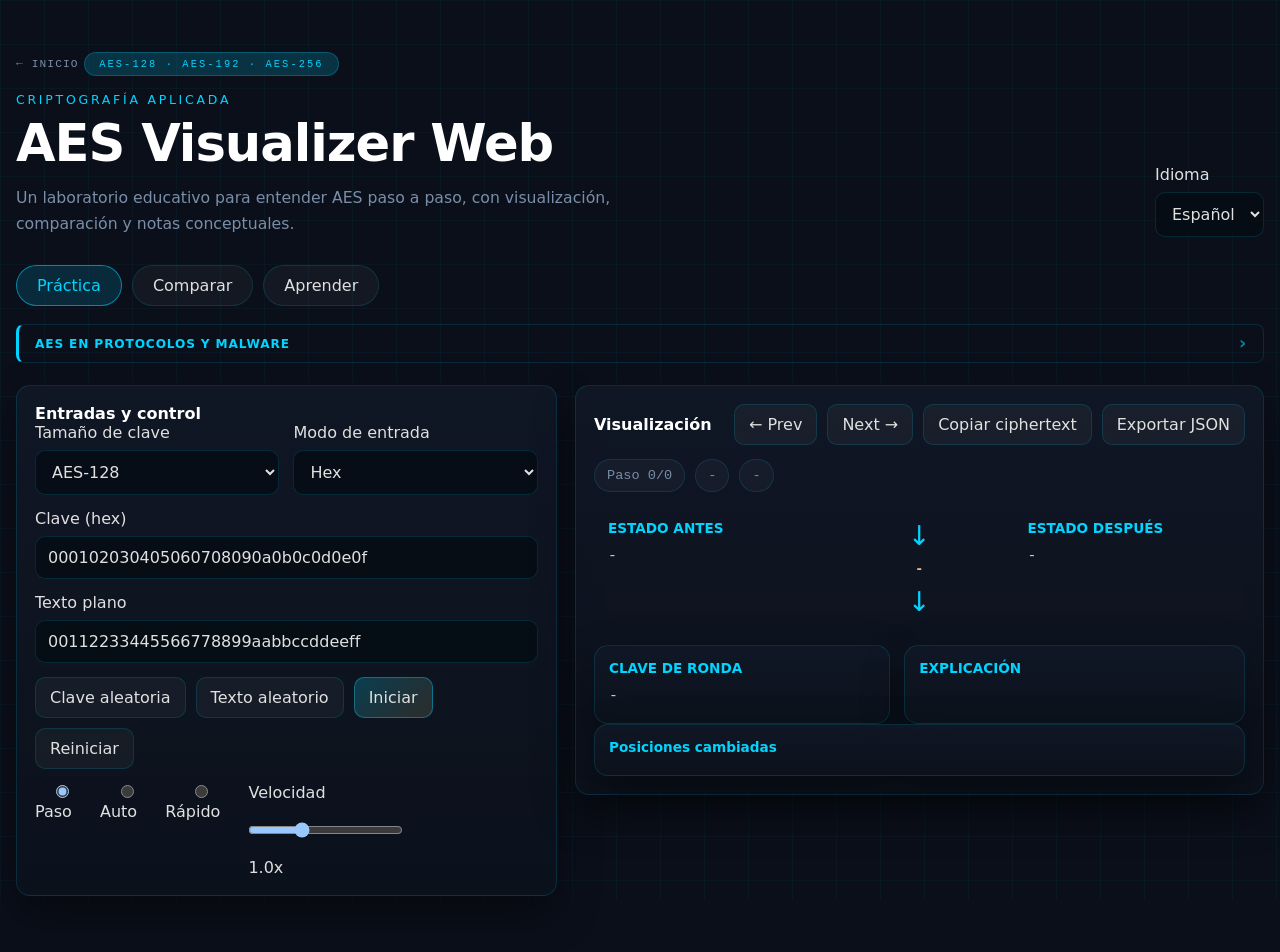
==== web/aes-demo.html @ 9fea6816 "feat: initial release — 4 módulos criptografía interactiva con KaTeX" ====
<!doctype html>
<html lang="es">
  <head>
    <meta charset="utf-8" />
    <meta name="viewport" content="width=device-width, initial-scale=1" />
    <title>Demo Lab — AES Visualizer</title>
    <link rel="stylesheet" href="styles.css" />
    <script defer src="aes-app.js"></script>
    <script defer src="aes-tabs.js"></script>
    <script defer src="aes-enhancements.js"></script>
    <script defer src="i18n.js"></script>
</head>
  <body>

    <div class="bg-grid" aria-hidden="true"></div>

    <div class="page-shell">

      <header class="hero">
        <div>
          <a href="index.html" class="section-back">← Inicio</a>
          <div class="hero-badge" id="heroBadge">AES-128 · AES-192 · AES-256</div>
          <p class="eyebrow" id="eyebrow">Cifrado simétrico por bloques</p>
          <h1 id="title">Demo Lab</h1>
          <p class="hero-copy" id="heroCopy">
            Ejecutá AES paso a paso. Observá el estado interno en cada transformación
            y comparás ejecuciones para estudiar el efecto avalancha.
          </p>
        </div>
        <div class="hero-tools">
          <label class="lang-switch">
            <span id="langLabel">Idioma</span>
            <select id="langSelect">
              <option value="es">Español</option>
              <option value="en">English</option>
            </select>
          </label>
        </div>
      </header>

      <main class="layout">

        <nav class="tabs" aria-label="Secciones principales">
          <button type="button" class="tab-btn active" data-tab="studio" id="tabStudio">Práctica</button>
          <button type="button" class="tab-btn" data-tab="compare" id="tabCompare">Comparar</button>
          <button type="button" class="tab-btn" data-tab="learn" id="tabLearn">Aprender</button>
        </nav>

        <!-- ── Callout técnico AES ── -->
        <details class="op-callout" style="--op-accent:var(--accent)">
          <summary>AES en protocolos y malware</summary>
          <div class="op-callout-body">
            <ul class="op-callout-list">
              <li><strong>TLS 1.3:</strong> <code>TLS_AES_256_GCM_SHA384</code> — AES-256 en modo GCM, nonce de 96 bits, tag GHASH de 128 bits. La cipher suite negociada aparece en el handshake que analizás en Wireshark o JA3.</li>
              <li><strong>Ransomware moderno:</strong> LockBit 3.0, BlackCat/ALPHV y la mayoría usan AES-128-CBC o AES-256-GCM para cifrar archivos. La clave AES se cifra con RSA/ECDH (hybrid encryption) — por eso el descifrado requiere la clave privada del atacante.</li>
              <li><strong>DFIR / análisis de memoria:</strong> si el malware no limpia la clave AES del heap antes de terminar, es recuperable con Volatility (<code>vol malfind</code> + búsqueda de patrones AES-NI). El Key Schedule expandido tiene una firma reconocible de 176/208/240 bytes.</li>
              <li><strong>Cifrado de disco:</strong> BitLocker (AES-128/256-XTS), LUKS (AES-256-XTS), FileVault. En triage DFIR, el header del volumen identifica el algoritmo y el modo.</li>
            </ul>
            <a class="op-callout-link" href="https://xavimape.github.io/clase-criptografia/cases/case-04-ransomware-activity/index.html" target="_blank" rel="noopener">
              → Caso SOC 04: Ransomware Activity
            </a>
          </div>
        </details>

        <!-- ── PRÁCTICA ── -->
        <section class="card controls" data-panel="studio">
          <h2 id="controlsTitle">Entradas y control</h2>
          <div class="field-grid">
            <label>
              <span id="keySizeLabel">Tamaño de clave</span>
              <select id="keySize">
                <option value="128">AES-128</option>
                <option value="192">AES-192</option>
                <option value="256">AES-256</option>
              </select>
            </label>
            <label>
              <span id="inputModeLabel">Modo de entrada</span>
              <select id="inputMode">
                <option value="hex">Hex</option>
                <option value="text">Texto</option>
              </select>
            </label>
            <label class="span-2">
              <span id="keyLabel">Clave (hex)</span>
              <input id="keyInput" type="text" spellcheck="false" />
            </label>
            <label class="span-2">
              <span id="plaintextLabel">Texto plano</span>
              <input id="plaintextInput" type="text" spellcheck="false" />
            </label>
          </div>
          <div class="button-row">
            <button id="randomKeyBtn" type="button">Clave aleatoria</button>
            <button id="randomPlainBtn" type="button">Texto aleatorio</button>
            <button id="startBtn" type="button" class="primary">Iniciar</button>
            <button id="resetBtn" type="button">Reiniciar</button>
          </div>
          <div class="button-row mode-row">
            <label><input type="radio" name="mode" value="step" checked /> <span id="modeStep">Paso</span></label>
            <label><input type="radio" name="mode" value="auto" /> <span id="modeAuto">Auto</span></label>
            <label><input type="radio" name="mode" value="fast" /> <span id="modeFast">Rápido</span></label>
            <label class="speed-control">
              <span id="speedLabel">Velocidad</span>
              <input id="speed" type="range" min="0.2" max="3" step="0.1" value="1" />
              <span id="speedValue">1.0x</span>
            </label>
          </div>
        </section>

        <section class="card viz" data-panel="studio">
          <div class="section-head">
            <h2 id="vizTitle">Visualización</h2>
            <div class="button-row compact">
              <button id="prevBtn" type="button">← Prev</button>
              <button id="nextBtn" type="button">Next →</button>
              <button id="copyBtn" type="button">Copiar ciphertext</button>
              <button id="exportBtn" type="button">Exportar JSON</button>
            </div>
          </div>
          <div class="status-row">
            <div class="status-pill" id="stepCounter">Paso 0/0</div>
            <div class="status-pill" id="roundInfo">-</div>
            <div class="status-pill" id="phaseInfo">-</div>
          </div>
          <div class="matrix-grid">
            <div class="matrix-panel">
              <h3 id="beforeTitle">ESTADO ANTES</h3>
              <pre id="beforeMatrix" class="matrix">-</pre>
            </div>
            <div class="matrix-panel arrow-panel">
              <div class="arrow">↓</div>
              <div class="phase-tag" id="phaseTag">-</div>
              <div class="arrow">↓</div>
            </div>
            <div class="matrix-panel">
              <h3 id="afterTitle">ESTADO DESPUÉS</h3>
              <pre id="afterMatrix" class="matrix">-</pre>
            </div>
          </div>
          <div class="subgrid">
            <article class="mini-card">
              <h3 id="roundKeyTitle">CLAVE DE RONDA</h3>
              <pre id="roundKeyMatrix" class="matrix">-</pre>
            </article>
            <article class="mini-card">
              <h3 id="explanationTitle">EXPLICACIÓN</h3>
              <div id="explanationBox" class="prose"></div>
            </article>
          </div>
          <article class="mini-card">
            <h3 id="changesTitle">Posiciones cambiadas</h3>
            <div id="changesBox" class="changes"></div>
          </article>
        </section>

        <!-- ── COMPARAR ── -->
        <section class="card compare" data-panel="compare" hidden>
          <h2 id="compareTitle">Modo Comparación</h2>
          <div class="field-grid compare-grid">
            <label class="span-2">
              <span id="compareKey1Label">Ejecución 1 — Clave</span>
              <input id="compareKey1" type="text" spellcheck="false" />
            </label>
            <label class="span-2">
              <span id="comparePlain1Label">Texto plano</span>
              <input id="comparePlain1" type="text" spellcheck="false" />
            </label>
            <label class="span-2">
              <span id="compareKey2Label">Ejecución 2 — Clave</span>
              <input id="compareKey2" type="text" spellcheck="false" />
            </label>
            <label class="span-2">
              <span id="comparePlain2Label">Texto plano</span>
              <input id="comparePlain2" type="text" spellcheck="false" />
            </label>
          </div>
          <div class="button-row">
            <button id="compareBtn" type="button" class="primary">Comparar</button>
          </div>
          <pre id="compareOutput" class="output">-</pre>
        </section>

        <!-- ── APRENDER ── -->
        <div class="learn-tabs" role="tablist" aria-label="Secciones de aprendizaje" data-panel="learn" hidden>
          <button type="button" class="learn-btn active" data-learn-tab="guide" id="learnGuideBtn">Guía</button>
          <button type="button" class="learn-btn" data-learn-tab="glossary" id="learnGlossaryBtn">Glosario</button>
        </div>

        <section class="card guide" data-panel="learn" hidden>
          <div class="section-head">
            <h2 id="guideTitle">Guía educativa</h2>
          </div>
          <div id="guideContent" class="guide-content"></div>
        </section>

        <section class="card glossary" data-panel="learn" hidden>
          <div class="section-head">
            <h2 id="glossaryTitle">Glosario y fórmulas</h2>
            <div class="chip-row">
              <span class="chip">GF(2^8)</span>
              <span class="chip">S-box</span>
              <span class="chip">Rcon</span>
            </div>
          </div>
          <div class="glossary-tools">
            <label class="glossary-filter">
              <span id="glossaryFilterLabel">Filtrar términos</span>
              <input id="glossaryFilter" type="search" placeholder="S-box, GF(2^8), avalanche..." />
            </label>
            <div id="glossaryCategories" class="category-row" aria-label="Categorías del glosario"></div>
          </div>
          <div id="glossaryContent" class="glossary-grid"></div>
        </section>

      </main>
    </div>
  </body>
</html>
---- web/styles.css ----
/* =============================================
   AES Visualizer — Estilos globales
   Tema: Dark Cyber / Terminal
   Coherente con clase-criptografia (xavimape)
   ============================================= */

:root {
  /* Paleta idéntica a clase-criptografia */
  --bg:            #0b0f1a;
  --bg2:           #111827;
  --panel:         rgba(17, 24, 39, 0.85);
  --panel-strong:  rgba(12, 18, 28, 0.96);
  --accent:        #00d4ff;
  --accent-glow:   rgba(0, 212, 255, 0.18);
  --accent-border: rgba(0, 212, 255, 0.25);
  --accent-2:      #f6c177;
  --danger:        #f17a7a;
  --ok:            #82d173;
  --text:          #e0e0e0;
  --text-white:    #ffffff;
  --muted:         #7a8ea8;
  --line:          rgba(0, 212, 255, 0.14);
  --shadow:        0 18px 42px rgba(0, 0, 0, 0.4);
  --radius:        14px;
  --mono:          'Consolas', 'Courier New', monospace;
  --sans:          'Segoe UI', system-ui, -apple-system, sans-serif;
  color-scheme: dark;
}

/* ── Reset ── */
*, *::before, *::after {
  box-sizing: border-box;
  margin: 0;
  padding: 0;
}

/* ── Base ── */
body {
  font-family: var(--sans);
  background-color: var(--bg);
  color: var(--text);
  min-height: 100vh;
  overflow-x: hidden;
  -webkit-font-smoothing: antialiased;
}

a {
  color: var(--accent);
  text-decoration: none;
  transition: color 0.2s ease;
}
a:hover { color: var(--text-white); }

/* ── Fondo cuadrícula cyber (idéntico a clase-criptografia) ── */
.bg-grid {
  position: fixed;
  inset: 0;
  background-image:
    linear-gradient(rgba(0, 212, 255, 0.04) 1px, transparent 1px),
    linear-gradient(90deg, rgba(0, 212, 255, 0.04) 1px, transparent 1px);
  background-size: 44px 44px;
  pointer-events: none;
  z-index: 0;
}

/* ── Contenedor principal ── */
.page-shell {
  position: relative;
  z-index: 1;
  width: min(1480px, calc(100% - 32px));
  margin: 0 auto;
  padding: 32px 0 56px;
}

/* ── Hero ── */
.hero {
  display: flex;
  justify-content: space-between;
  gap: 20px;
  align-items: flex-end;
  padding: 20px 0 28px;
}

/* Back link al repo padre */
.section-back {
  display: inline-flex;
  align-items: center;
  gap: 0.35rem;
  margin-bottom: 1.25rem;
  font-family: var(--mono);
  font-size: 0.7rem;
  letter-spacing: 0.1em;
  text-transform: uppercase;
  color: var(--muted);
  text-decoration: none;
  transition: color 0.2s ease;
}
.section-back:hover { color: var(--accent); }

/* Badge estilo terminal */
.hero-badge {
  display: inline-block;
  font-family: var(--mono);
  font-size: 0.65rem;
  letter-spacing: 0.2em;
  color: var(--accent);
  border: 1px solid var(--accent-border);
  background: var(--accent-glow);
  padding: 0.3rem 0.9rem;
  border-radius: 2rem;
  margin-bottom: 1rem;
  text-transform: uppercase;
}

.eyebrow {
  margin: 0 0 8px;
  text-transform: uppercase;
  letter-spacing: 0.22em;
  color: var(--accent);
  font-size: 0.78rem;
}

h1 {
  font-size: clamp(2rem, 4vw, 3.2rem);
  font-weight: 700;
  color: var(--text-white);
  letter-spacing: -0.02em;
  line-height: 1.1;
}

.hero-copy {
  max-width: 70ch;
  color: var(--muted);
  line-height: 1.65;
  margin: 14px 0 0;
  font-size: 0.98rem;
}

.hero-tools {
  display: grid;
  gap: 12px;
  justify-items: end;
}

.lang-switch,
.speed-control,
.field-grid label {
  display: grid;
  gap: 8px;
}

/* ── Formularios ── */
select, input, button { font: inherit; }

select, input {
  width: 100%;
  padding: 11px 12px;
  border: 1px solid var(--line);
  border-radius: 10px;
  color: var(--text);
  background: rgba(4, 12, 20, 0.78);
  outline: none;
  transition: border-color 0.2s ease, box-shadow 0.2s ease;
}
input:focus, select:focus {
  border-color: rgba(0, 212, 255, 0.7);
  box-shadow: 0 0 0 3px rgba(0, 212, 255, 0.1);
}

/* ── Layout principal ── */
.layout {
  display: grid;
  gap: 18px;
  grid-template-columns: 1.06fr 1.35fr;
  align-items: start;
}

/* ── Tabs ── */
.tabs {
  grid-column: 1 / -1;
  display: flex;
  flex-wrap: wrap;
  gap: 10px;
}

.tab-btn {
  border: 1px solid var(--line);
  background: rgba(255, 255, 255, 0.04);
  color: var(--text);
  border-radius: 999px;
  padding: 10px 20px;
  cursor: pointer;
  transition: border-color 0.2s, background 0.2s, color 0.2s;
}
.tab-btn:hover {
  border-color: var(--accent-border);
  background: var(--accent-glow);
  color: var(--text-white);
}
.tab-btn.active {
  border-color: rgba(0, 212, 255, 0.55);
  background: rgba(0, 212, 255, 0.14);
  color: var(--accent);
}

/* ── Cards ── */
.card, .mini-card {
  border: 1px solid var(--line);
  border-radius: var(--radius);
  background: linear-gradient(180deg, var(--panel), var(--panel-strong));
  box-shadow: var(--shadow);
  backdrop-filter: blur(12px);
}
.card { padding: 18px; }

/* Columnas del grid */
.controls, .compare { grid-column: 1; }
.viz, .guide        { grid-column: 2; }
.glossary           { grid-column: 1 / -1; }
.learn-tabs         { grid-column: 1 / -1; }
.guide              { min-height: 300px; }

/* ── Campos ── */
.field-grid {
  display: grid;
  gap: 14px;
  grid-template-columns: repeat(2, minmax(0, 1fr));
}
.span-2 { grid-column: span 2; }

/* ── Botones ── */
.button-row {
  display: flex;
  flex-wrap: wrap;
  gap: 10px;
  margin-top: 14px;
}
.button-row.compact { margin-top: 0; }

button {
  border: 1px solid var(--line);
  background: rgba(255, 255, 255, 0.04);
  color: var(--text);
  border-radius: 10px;
  padding: 10px 14px;
  cursor: pointer;
  transition: transform 0.15s ease, border-color 0.15s ease, background 0.15s ease;
}
button:hover {
  transform: translateY(-1px);
  border-color: var(--accent-border);
  background: var(--accent-glow);
}
button.primary {
  background: linear-gradient(135deg, rgba(0, 212, 255, 0.22), rgba(246, 193, 119, 0.14));
  border-color: rgba(0, 212, 255, 0.38);
}

/* ── Sección cabecera ── */
.section-head {
  display: flex;
  justify-content: space-between;
  gap: 12px;
  align-items: center;
  margin-bottom: 14px;
}

h2 {
  font-size: 1rem;
  font-weight: 600;
  color: var(--text-white);
}

h3 {
  font-size: 0.85rem;
  font-weight: 600;
  color: var(--accent);
  margin-bottom: 6px;
}

/* ── Status pills ── */
.status-row {
  display: flex;
  flex-wrap: wrap;
  gap: 10px;
  margin: 12px 0 14px;
}
.status-pill {
  padding: 8px 12px;
  border-radius: 999px;
  border: 1px solid var(--line);
  background: rgba(255, 255, 255, 0.03);
  color: var(--muted);
  font-family: var(--mono);
  font-size: 0.85rem;
}

/* ── Chips ── */
.chip-row {
  display: flex;
  flex-wrap: wrap;
  gap: 10px;
}
.chip {
  padding: 6px 12px;
  border: 1px solid var(--line);
  border-radius: 999px;
  background: rgba(255, 255, 255, 0.03);
  color: var(--muted);
  font-size: 0.85rem;
}

/* ── Matrix / visualización ── */
.matrix-grid {
  display: grid;
  grid-template-columns: 1fr 160px 1fr;
  gap: 14px;
}
.matrix-panel, .mini-card { padding: 14px; }
.arrow-panel {
  display: grid;
  place-items: center;
  gap: 10px;
  text-align: center;
}
.arrow { font-size: 1.7rem; color: var(--accent); }
.phase-tag {
  color: var(--accent-2);
  font-weight: 700;
  letter-spacing: 0.04em;
  text-transform: uppercase;
  font-size: 0.82rem;
}
.matrix {
  font-family: var(--mono);
  font-size: 0.92rem;
  line-height: 1.7;
  white-space: pre;
  overflow-x: auto;
  margin: 8px 0 0;
  color: #a8d8ea;
}
.subgrid {
  display: grid;
  gap: 14px;
  grid-template-columns: 1fr 1.15fr;
  margin-top: 14px;
}

/* ── Prose ── */
.prose {
  color: var(--muted);
  line-height: 1.72;
  font-size: 0.95rem;
}
.prose p { margin: 0 0 10px; }
.prose a { color: var(--accent); }

/* ── Changes ── */
.changes { display: grid; gap: 8px; }
.change-item {
  padding: 10px 12px;
  border: 1px solid var(--line);
  border-radius: 10px;
  background: rgba(255, 255, 255, 0.03);
  font-family: var(--mono);
  font-size: 0.85rem;
}

/* ── Compare output ── */
.compare-grid { margin-top: 8px; }
.output {
  margin-top: 14px;
  padding: 14px;
  border-radius: 12px;
  border: 1px solid var(--line);
  background: rgba(4, 12, 20, 0.82);
  font-family: var(--mono);
  font-size: 0.85rem;
  white-space: pre-wrap;
  min-height: 200px;
  color: #a8d8ea;
}

/* ── Learn sub-nav ── */
.learn-tabs {
  /* La visibilidad se controla únicamente con el atributo hidden en tabs.js */
  flex-wrap: wrap;
  gap: 10px;
  margin-bottom: 4px;
}
.learn-btn {
  border: 1px solid var(--line);
  background: rgba(255, 255, 255, 0.04);
  color: var(--text);
  border-radius: 999px;
  padding: 8px 16px;
  cursor: pointer;
  transition: border-color 0.2s, background 0.2s, color 0.2s;
}
.learn-btn:hover {
  border-color: var(--accent-border);
  background: var(--accent-glow);
}
.learn-btn.active {
  border-color: rgba(0, 212, 255, 0.55);
  background: rgba(0, 212, 255, 0.12);
  color: var(--accent);
}

/* ── Glosario ── */
.glossary-tools {
  margin: 8px 0 14px;
  display: grid;
  gap: 12px;
}
.glossary-filter { display: grid; gap: 8px; }
.category-row {
  display: flex;
  flex-wrap: wrap;
  gap: 10px;
}
.category-btn {
  border: 1px solid var(--line);
  background: rgba(255, 255, 255, 0.04);
  color: var(--text);
  border-radius: 999px;
  padding: 7px 12px;
  cursor: pointer;
  transition: border-color 0.2s, background 0.2s, color 0.2s;
}
.category-btn.active {
  border-color: rgba(0, 212, 255, 0.55);
  background: rgba(0, 212, 255, 0.12);
  color: var(--accent);
}
.glossary-grid {
  display: grid;
  gap: 14px;
  grid-template-columns: repeat(auto-fit, minmax(260px, 1fr));
}

/* ── Guía educativa ── */
.guide-content { display: grid; gap: 14px; }
.guide-card {
  border: 1px solid var(--line);
  border-radius: 14px;
  padding: 14px;
  background: rgba(255, 255, 255, 0.02);
}
.guide-card h3 { margin-bottom: 8px; }
.glossary-card {
  display: grid;
  gap: 10px;
  border: 1px solid var(--line);
  border-radius: 14px;
  padding: 14px;
  background: rgba(255, 255, 255, 0.02);
}
.glossary-card h3 {
  display: flex;
  align-items: center;
  gap: 8px;
}
.tag {
  padding: 4px 8px;
  border-radius: 999px;
  background: rgba(0, 212, 255, 0.12);
  color: var(--accent);
  font-size: 0.75rem;
  border: 1px solid rgba(0, 212, 255, 0.2);
}
.formula {
  padding: 10px 12px;
  border-left: 3px solid var(--accent);
  background: rgba(0, 212, 255, 0.06);
  border-radius: 0 8px 8px 0;
  font-family: var(--mono);
  font-size: 0.85rem;
  overflow-x: auto;
  color: #a8d8ea;
}

/* ═══════════════════════════════════════════════
   HUB PAGE — estilos tipo clase-criptografia
   ═══════════════════════════════════════════════ */

/* Contenedor hub (más estrecho que page-shell) */
.container {
  position: relative;
  z-index: 1;
  max-width: 900px;
  margin: 0 auto;
  padding: 4.5rem 2rem 4rem;
}

/* Hero hub */
.container .hero {
  text-align: center;
  flex-direction: column;
  align-items: center;
  padding: 0 0 3rem;
  margin-bottom: 0;
}

.container h1 {
  font-size: clamp(1.8rem, 5vw, 2.8rem);
  margin-bottom: 1rem;
}

.container .hero p {
  max-width: 560px;
  margin: 0 auto;
  color: var(--muted);
  font-size: 1rem;
  line-height: 1.75;
}

/* Sección ACCESOS — label estilo terminal */
.accesos-label {
  font-family: var(--mono);
  font-size: 0.7rem;
  font-weight: 400;
  text-transform: uppercase;
  letter-spacing: 0.18em;
  color: var(--muted);
  margin-bottom: 1.25rem;
  padding-left: 0.75rem;
  border-left: 2px solid var(--accent);
  line-height: normal;
}

/* Card grid (hub + recursos) */
.card-grid {
  display: grid;
  grid-template-columns: repeat(auto-fill, minmax(190px, 1fr));
  gap: 1rem;
  list-style: none;
}

/* Card individual */
.card-grid .card {
  display: flex;
  flex-direction: column;
  align-items: center;
  gap: 0.65rem;
  padding: 1.75rem 1.25rem;
  background: var(--bg2);
  border: 1px solid var(--accent-border);
  border-radius: var(--radius);
  color: var(--text);
  text-decoration: none;
  text-align: center;
  cursor: pointer;
  font: inherit;
  transition: transform 0.22s ease, box-shadow 0.22s ease,
              background 0.22s ease, border-color 0.22s ease;
  position: relative;
  overflow: hidden;
}
.card-grid .card::after {
  content: '';
  position: absolute;
  inset: 0;
  background: linear-gradient(135deg, var(--accent-glow), transparent 60%);
  opacity: 0;
  transition: opacity 0.22s ease;
  border-radius: var(--radius);
}
.card-grid .card:hover {
  background: rgba(17, 24, 39, 0.95);
  border-color: var(--accent);
  transform: translateY(-4px);
  box-shadow: 0 10px 35px rgba(0, 212, 255, 0.16);
  color: var(--text-white);
}
.card-grid .card:hover::after { opacity: 1; }

.card-icon { font-size: 2rem; line-height: 1; position: relative; z-index: 1; }
.card-num  {
  font-family: var(--mono);
  font-size: 0.65rem;
  letter-spacing: 0.12em;
  color: var(--muted);
  position: relative;
  z-index: 1;
}
.card-label {
  font-size: 0.9rem;
  font-weight: 500;
  position: relative;
  z-index: 1;
}
.card-desc {
  font-size: 0.75rem;
  color: var(--muted);
  line-height: 1.45;
  position: relative;
  z-index: 1;
}
.card-grid .card:hover .card-desc { color: rgba(224,224,224,0.8); }

/* Variante secundaria */
.card--secondary { border-style: dashed; opacity: 0.75; }
.card--secondary:hover { opacity: 1; }

/* Sección recursos */
.recursos-section { margin-bottom: 2.5rem; }

/* ── MODAL ── */
.modal-overlay {
  position: fixed;
  inset: 0;
  background: rgba(0, 0, 0, 0.72);
  backdrop-filter: blur(4px);
  z-index: 200;
  display: flex;
  align-items: center;
  justify-content: center;
  opacity: 0;
  pointer-events: none;
  transition: opacity 0.25s ease;
}
.modal-overlay.open {
  opacity: 1;
  pointer-events: all;
}
.modal-box {
  background: linear-gradient(160deg, #111827, #0d1520);
  border: 1px solid var(--accent-border);
  border-radius: var(--radius);
  padding: 2rem 2.25rem;
  max-width: 560px;
  width: 92%;
  position: relative;
  box-shadow: 0 32px 64px rgba(0,0,0,0.55);
  animation: modal-in 0.2s ease;
}
@keyframes modal-in {
  from { transform: translateY(16px); opacity: 0; }
  to   { transform: translateY(0);    opacity: 1; }
}
.modal-close {
  position: absolute;
  top: 0.9rem;
  right: 1rem;
  background: none;
  border: none;
  color: var(--muted);
  font-size: 1.4rem;
  cursor: pointer;
  line-height: 1;
  padding: 0.2rem 0.4rem;
  border-radius: 4px;
  transition: color 0.2s, background 0.2s;
}
.modal-close:hover { color: var(--text-white); background: rgba(255,255,255,0.08); }

/* ── SLIDES ── */
.slides-shell {
  position: relative;
  z-index: 1;
  width: min(900px, calc(100% - 32px));
  margin: 0 auto;
  padding: 32px 0 64px;
  min-height: 100vh;
  display: flex;
  flex-direction: column;
}
.slide {
  display: none;
  flex: 1;
  flex-direction: column;
  gap: 1.5rem;
}
.slide.active { display: flex; }
.slide-header {
  display: flex;
  align-items: center;
  gap: 1rem;
  padding-bottom: 1rem;
  border-bottom: 1px solid var(--line);
}
.slide-num {
  font-family: var(--mono);
  font-size: 0.65rem;
  color: var(--muted);
  letter-spacing: 0.15em;
  white-space: nowrap;
}
.diagram-box {
  background: rgba(0, 212, 255, 0.04);
  border: 1px solid var(--accent-border);
  border-radius: var(--radius);
  padding: 1.25rem 1.5rem;
  font-family: var(--mono);
  font-size: 0.76rem;
  line-height: 1.7;
  color: var(--accent);
  overflow-x: auto;
  white-space: pre;        /* preserva formato ASCII art */
  -webkit-overflow-scrolling: touch;
  scrollbar-width: thin;
  scrollbar-color: var(--accent-border) transparent;
}
.diagram-box::-webkit-scrollbar { height: 6px; }
.diagram-box::-webkit-scrollbar-thumb { background: var(--accent-border); border-radius: 3px; }
.diagram-box::-webkit-scrollbar-track { background: transparent; }
.key-points { display: grid; gap: 0.9rem; }
.key-point {
  display: flex;
  gap: 0.75rem;
  align-items: flex-start;
  padding: 0.85rem 1rem;
  background: var(--bg2);
  border: 1px solid var(--line);
  border-radius: 10px;
  font-size: 0.9rem;
  line-height: 1.6;
}
.key-point strong { color: var(--accent); white-space: nowrap; }
.slide-nav {
  display: flex;
  align-items: center;
  justify-content: center;
  gap: 1rem;
  padding-top: 1.5rem;
  margin-top: auto;
}
.slide-nav-btn {
  background: var(--bg2);
  border: 1px solid var(--accent-border);
  color: var(--accent);
  font-family: var(--mono);
  font-size: 0.8rem;
  padding: 0.55rem 1.25rem;
  border-radius: 8px;
  cursor: pointer;
  transition: background 0.2s, color 0.2s;
}
.slide-nav-btn:hover:not(:disabled) { background: var(--accent); color: var(--bg); }
.slide-nav-btn:disabled { opacity: 0.35; cursor: default; }
.slide-dots {
  display: flex;
  gap: 0.5rem;
  align-items: center;
}
.slide-dot {
  width: 8px; height: 8px;
  border-radius: 50%;
  background: var(--line);
  border: 1px solid var(--accent-border);
  cursor: pointer;
  transition: background 0.2s, transform 0.2s;
}
.slide-dot.active {
  background: var(--accent);
  transform: scale(1.3);
}

/* ── ASCON accent ── */
:root {
  --accent-ascon:        #a855f7;
  --accent-ascon-glow:   rgba(168, 85, 247, 0.18);
  --accent-ascon-border: rgba(168, 85, 247, 0.28);
}

/* Hub: separador entre secciones */
.hub-divider {
  border: none;
  border-top: 1px solid var(--line);
  margin: 2.5rem 0 2rem;
}

/* Badge ASCON (color violeta) */
.hero-badge--ascon {
  color: var(--accent-ascon);
  border-color: var(--accent-ascon-border);
  background: var(--accent-ascon-glow);
}

/* Cards variante ASCON */
.card--ascon {
  border-color: var(--accent-ascon-border);
}
.card--ascon::after {
  background: linear-gradient(135deg, var(--accent-ascon-glow), transparent 60%);
}
.card--ascon:hover {
  border-color: var(--accent-ascon);
  box-shadow: 0 10px 35px rgba(168, 85, 247, 0.18);
}

/* Slides ASCON: usar accent violeta */
.slides-shell--ascon .slide-num        { color: var(--accent-ascon); }
.slides-shell--ascon .diagram-box      { color: var(--accent-ascon); background: rgba(168,85,247,0.04); border-color: var(--accent-ascon-border); }
.slides-shell--ascon .key-point strong { color: var(--accent-ascon); }
.slides-shell--ascon .slide-nav-btn    { color: var(--accent-ascon); border-color: var(--accent-ascon-border); }
.slides-shell--ascon .slide-nav-btn:hover:not(:disabled) { background: var(--accent-ascon); color: #fff; }
.slides-shell--ascon .slide-dot        { border-color: var(--accent-ascon-border); }
.slides-shell--ascon .slide-dot.active { background: var(--accent-ascon); }
.slides-shell--ascon .hero-badge       { color: var(--accent-ascon); border-color: var(--accent-ascon-border); background: var(--accent-ascon-glow); }
.slides-shell--ascon .section-back     { }
.slides-shell--ascon .section-back:hover { color: var(--accent-ascon); }
.slides-shell--ascon .slide-header     { border-color: var(--accent-ascon-border); }

/* ── Responsive ── */
@media (max-width: 700px) {
  .layout { grid-template-columns: 1fr; }
  .controls, .viz, .compare, .guide, .glossary, .learn-tabs { grid-column: 1; }
  .hero { flex-direction: column; align-items: flex-start; }
  .hero-tools { width: 100%; }
  .card-grid { grid-template-columns: 1fr 1fr; }
}
@media (max-width: 480px) {
  .card-grid { grid-template-columns: 1fr; }
}

/* Accesos label variante ASCON */
.accesos-label--ascon {
  color: var(--accent-ascon);
  border-color: var(--accent-ascon);
}

/* ── ASCON Demo: registros x0–x4 ── */
.ascon-state {
  display: grid;
  gap: 6px;
}
.ascon-reg {
  display: flex;
  align-items: center;
  gap: 0.6rem;
  padding: 0.45rem 0.75rem;
  background: rgba(168, 85, 247, 0.06);
  border: 1px solid var(--accent-ascon-border);
  border-radius: 8px;
  font-family: var(--mono);
  font-size: 0.78rem;
}
.ascon-reg-name {
  color: var(--accent-ascon);
  font-weight: 600;
  min-width: 1.6rem;
}
.ascon-reg-val { color: var(--text-white); flex: 1; letter-spacing: 0.04em; }
.ascon-reg-diff {
  font-size: 0.68rem;
  color: var(--accent-2);
  white-space: nowrap;
}
.ascon-reg--changed {
  background: rgba(168, 85, 247, 0.14);
  border-color: var(--accent-ascon);
  box-shadow: 0 0 0 1px var(--accent-ascon-glow);
}
.ascon-reg--changed .ascon-reg-val {
  color: var(--accent-ascon);
}

/* ── Fases ── */
.ascon-phases { display: grid; gap: 0.75rem; }
.ascon-phase-card {
  background: var(--bg2);
  border: 1px solid var(--accent-ascon-border);
  border-radius: var(--radius);
  padding: 1rem 1.25rem;
  transition: border-color 0.2s, box-shadow 0.2s;
  cursor: pointer;
}
.ascon-phase-card.active {
  border-color: var(--accent-ascon);
  box-shadow: 0 0 0 2px var(--accent-ascon-glow);
}
.ascon-phase-header {
  display: flex;
  align-items: center;
  gap: 0.6rem;
  margin-bottom: 0.6rem;
}
.ascon-phase-icon { font-size: 1.2rem; }
.ascon-phase-title {
  font-size: 0.88rem;
  font-weight: 600;
  color: var(--accent-ascon);
}
.ascon-phase-body { font-size: 0.82rem; line-height: 1.65; }
.phase-state-label {
  font-family: var(--mono);
  font-size: 0.72rem;
  color: var(--muted);
  margin: 0.4rem 0 0.2rem;
  text-transform: uppercase;
  letter-spacing: 0.08em;
}
.phase-note {
  color: var(--muted);
  font-style: italic;
  font-size: 0.78rem;
  margin: 0.3rem 0;
}
.ascon-phase-state { display: grid; gap: 3px; }
.ascon-tag-box {
  margin-top: 0.5rem;
  padding: 0.65rem 1rem;
  background: rgba(168, 85, 247, 0.08);
  border: 1px solid var(--accent-ascon-border);
  border-radius: 8px;
  font-family: var(--mono);
  font-size: 0.82rem;
  color: var(--accent-ascon);
  word-break: break-all;
}

/* ── Error banner ── */
.error-banner {
  padding: 0.6rem 0.9rem;
  background: rgba(241, 122, 122, 0.12);
  border: 1px solid rgba(241, 122, 122, 0.35);
  border-radius: 8px;
  color: var(--danger);
  font-size: 0.83rem;
  margin-bottom: 0.75rem;
}

/* ── Result panel ── */
.result-row {
  display: grid;
  gap: 0.5rem;
  margin-bottom: 1rem;
}
.result-field {
  display: flex;
  gap: 0.6rem;
  align-items: flex-start;
  font-family: var(--mono);
  font-size: 0.8rem;
}
.result-label {
  color: var(--muted);
  min-width: 5rem;
  padding-top: 0.1rem;
}
.result-val {
  color: var(--accent-ascon);
  word-break: break-all;
  flex: 1;
}

/* ── ASCON tab buttons (reusan base .tab-btn pero con accent ascon) ── */
.ascon-tab-btn {
  background: none;
  border: none;
  padding: 10px 18px;
  font: inherit;
  font-size: 0.85rem;
  color: var(--muted);
  cursor: pointer;
  border-bottom: 2px solid transparent;
  transition: color 0.2s, border-color 0.2s;
  letter-spacing: 0.04em;
}
.ascon-tab-btn:hover { color: var(--text); }
.ascon-tab-btn.active {
  color: var(--accent-ascon);
  border-bottom-color: var(--accent-ascon);
}
/* Aprender en modo overlay (guía desplegada sin cambiar tab activo) */
.ascon-tab-btn.guide-overlay {
  color: var(--accent-ascon);
  border-bottom: 2px dashed var(--accent-ascon);
  opacity: 0.75;
}
.ascon-learn-btn {
  background: none;
  border: none;
  padding: 7px 14px;
  font: inherit;
  font-size: 0.8rem;
  color: var(--muted);
  cursor: pointer;
  border-radius: 6px;
  transition: color 0.2s, background 0.2s;
}
.ascon-learn-btn:hover { color: var(--text); background: rgba(168,85,247,0.08); }
.ascon-learn-btn.active { color: var(--accent-ascon); background: rgba(168,85,247,0.14); }

/* ═══════════════════════════════════════════════════════════════
   CHACHA20-POLY1305 — Variables, badges, cards, matrix
   ══════════════════════════════════════════════════════════════ */

:root {
  --accent-chacha:        #f59e0b;
  --accent-chacha-glow:   rgba(245, 158, 11, 0.18);
  --accent-chacha-border: rgba(245, 158, 11, 0.28);
}

/* ── Badge y card ── */
.hero-badge--chacha {
  color: var(--accent-chacha);
  border-color: var(--accent-chacha-border);
  background: var(--accent-chacha-glow);
}
.card--chacha {
  border-color: var(--accent-chacha-border);
}
.card--chacha::after {
  background: linear-gradient(135deg, var(--accent-chacha-glow), transparent 60%);
}
.card--chacha:hover {
  border-color: var(--accent-chacha);
  box-shadow: 0 0 0 1px var(--accent-chacha-glow), var(--shadow-card);
}

/* ── Label accesos hub ── */
.accesos-label--chacha {
  color: var(--accent-chacha);
  border-left-color: var(--accent-chacha);
}

/* ── Slides overrides ── */
.slides-shell--chacha .slide-num        { color: var(--accent-chacha); }
.slides-shell--chacha .diagram-box      { color: var(--accent-chacha); background: rgba(245,158,11,0.04); border-color: var(--accent-chacha-border); }
.slides-shell--chacha .key-point strong { color: var(--accent-chacha); }
.slides-shell--chacha .hero-badge       { color: var(--accent-chacha); border-color: var(--accent-chacha-border); background: var(--accent-chacha-glow); }

/* ── Matriz 4×4 ChaCha20 ── */
.chacha-matrix {
  display: grid;
  grid-template-columns: repeat(4, 1fr);
  gap: 4px;
}
.chacha-matrix--compact {
  gap: 2px;
}
.chacha-cell {
  padding: 6px 4px;
  background: rgba(245, 158, 11, 0.05);
  border: 1px solid var(--accent-chacha-border);
  border-radius: 6px;
  font-family: var(--mono);
  font-size: 0.68rem;
  text-align: center;
  color: var(--text);
  letter-spacing: 0.03em;
  transition: background 0.15s, border-color 0.15s;
}
.chacha-cell--label {
  color: var(--muted);
  font-size: 0.6rem;
  background: transparent;
  border-color: transparent;
  padding-bottom: 2px;
}
.chacha-cell--active {
  background: rgba(245, 158, 11, 0.22);
  border-color: var(--accent-chacha);
  color: var(--accent-chacha);
  font-weight: 600;
}
.chacha-cell--changed {
  background: rgba(245, 158, 11, 0.13);
  border-color: var(--accent-chacha);
  color: var(--accent-chacha);
}
.chacha-cell--const  { color: #60a5fa; } /* azul — constantes "expa nd 3 2-by te k" */
.chacha-cell--key    { color: #34d399; } /* verde — key words */
.chacha-cell--nonce  { color: #f6c177; } /* naranja — counter + nonce */

/* ── Tab buttons ChaCha20 ── */
.chacha-tab-btn {
  background: none;
  border: none;
  padding: 10px 18px;
  font: inherit;
  font-size: 0.85rem;
  color: var(--muted);
  cursor: pointer;
  border-bottom: 2px solid transparent;
  transition: color 0.2s, border-color 0.2s;
  letter-spacing: 0.04em;
}
.chacha-tab-btn:hover { color: var(--text); }
.chacha-tab-btn.active {
  color: var(--accent-chacha);
  border-bottom-color: var(--accent-chacha);
}
.chacha-tab-btn.guide-overlay {
  color: var(--accent-chacha);
  border-bottom: 2px dashed var(--accent-chacha);
  opacity: 0.75;
}
.chacha-learn-btn {
  background: none;
  border: none;
  padding: 7px 14px;
  font: inherit;
  font-size: 0.8rem;
  color: var(--muted);
  cursor: pointer;
  border-radius: 6px;
  transition: color 0.2s, background 0.2s;
}
.chacha-learn-btn:hover  { color: var(--text); background: rgba(245,158,11,0.08); }
.chacha-learn-btn.active { color: var(--accent-chacha); background: rgba(245,158,11,0.14); }

/* ══════════════════════════════════════════════
   Módulo 4 — Hashing e Integridad (emerald)
   ══════════════════════════════════════════════ */
:root {
  --accent-hash:        #10b981;
  --accent-hash-glow:   rgba(16, 185, 129, 0.18);
  --accent-hash-border: rgba(16, 185, 129, 0.28);
}

.accesos-label--hash {
  color: var(--accent-hash);
  border-color: var(--accent-hash);
}

.card--hash {
  border-color: var(--accent-hash-border);
}
.card--hash::after {
  background: linear-gradient(135deg, var(--accent-hash-glow), transparent 60%);
}
.card--hash:hover {
  border-color: var(--accent-hash);
  box-shadow: 0 0 0 1px var(--accent-hash-glow), var(--shadow-card);
}

.slides-shell--hash .slide-num        { color: var(--accent-hash); }
.slides-shell--hash .diagram-box      { color: var(--accent-hash); background: rgba(16,185,129,0.04); border-color: var(--accent-hash-border); }
.slides-shell--hash .key-point strong { color: var(--accent-hash); }
.slides-shell--hash .hero-badge       { color: var(--accent-hash); border-color: var(--accent-hash-border); background: var(--accent-hash-glow); }

/* ── Callout técnico / operativo (desplegable) ────────────── */
.op-callout {
  grid-column: 1 / -1;
  border: 1px solid var(--line);
  border-left: 3px solid var(--op-accent, var(--accent));
  border-radius: 8px;
  margin-bottom: 4px;
  overflow: hidden;
}
.op-callout > summary {
  display: flex;
  align-items: center;
  justify-content: space-between;
  padding: 10px 16px;
  cursor: pointer;
  list-style: none;
  font-size: .76rem;
  font-weight: 700;
  text-transform: uppercase;
  letter-spacing: .07em;
  color: var(--op-accent, var(--accent));
  user-select: none;
  transition: background .15s;
}
.op-callout > summary::-webkit-details-marker { display: none; }
.op-callout > summary::marker              { display: none; }
.op-callout > summary:hover                { background: rgba(255,255,255,.03); }
.op-callout > summary::after {
  content: '›';
  font-size: 1.1rem;
  line-height: 1;
  color: var(--op-accent, var(--accent));
  opacity: .6;
  transition: transform .2s;
  flex-shrink: 0;
}
.op-callout[open] > summary::after        { transform: rotate(90deg); }
.op-callout[open]                         { border-left-width: 4px; }
.op-callout[open] > summary               { border-bottom: 1px solid var(--line); }

.op-callout-body {
  padding: 14px 16px 14px;
}
.op-callout-list {
  list-style: none;
  display: flex;
  flex-direction: column;
  gap: 6px;
  margin-bottom: 12px;
}
.op-callout-list li {
  font-size: .83rem;
  color: var(--text);
  line-height: 1.6;
  padding-left: 14px;
  position: relative;
}
.op-callout-list li::before {
  content: '›';
  position: absolute;
  left: 0;
  color: var(--op-accent, var(--accent));
  font-weight: 700;
}
.op-callout-list code {
  font-family: var(--mono);
  font-size: .77rem;
  background: rgba(255,255,255,.06);
  padding: 1px 5px;
  border-radius: 4px;
  color: var(--op-accent, var(--accent));
}
.op-callout-link {
  display: inline-flex;
  align-items: center;
  gap: 5px;
  font-size: .78rem;
  font-weight: 600;
  color: var(--op-accent, var(--accent));
  text-decoration: none;
  border: 1px solid var(--op-accent, var(--accent));
  border-radius: 6px;
  padding: 4px 10px;
  opacity: .8;
  transition: opacity .15s;
}
.op-callout-link:hover { opacity: 1; }
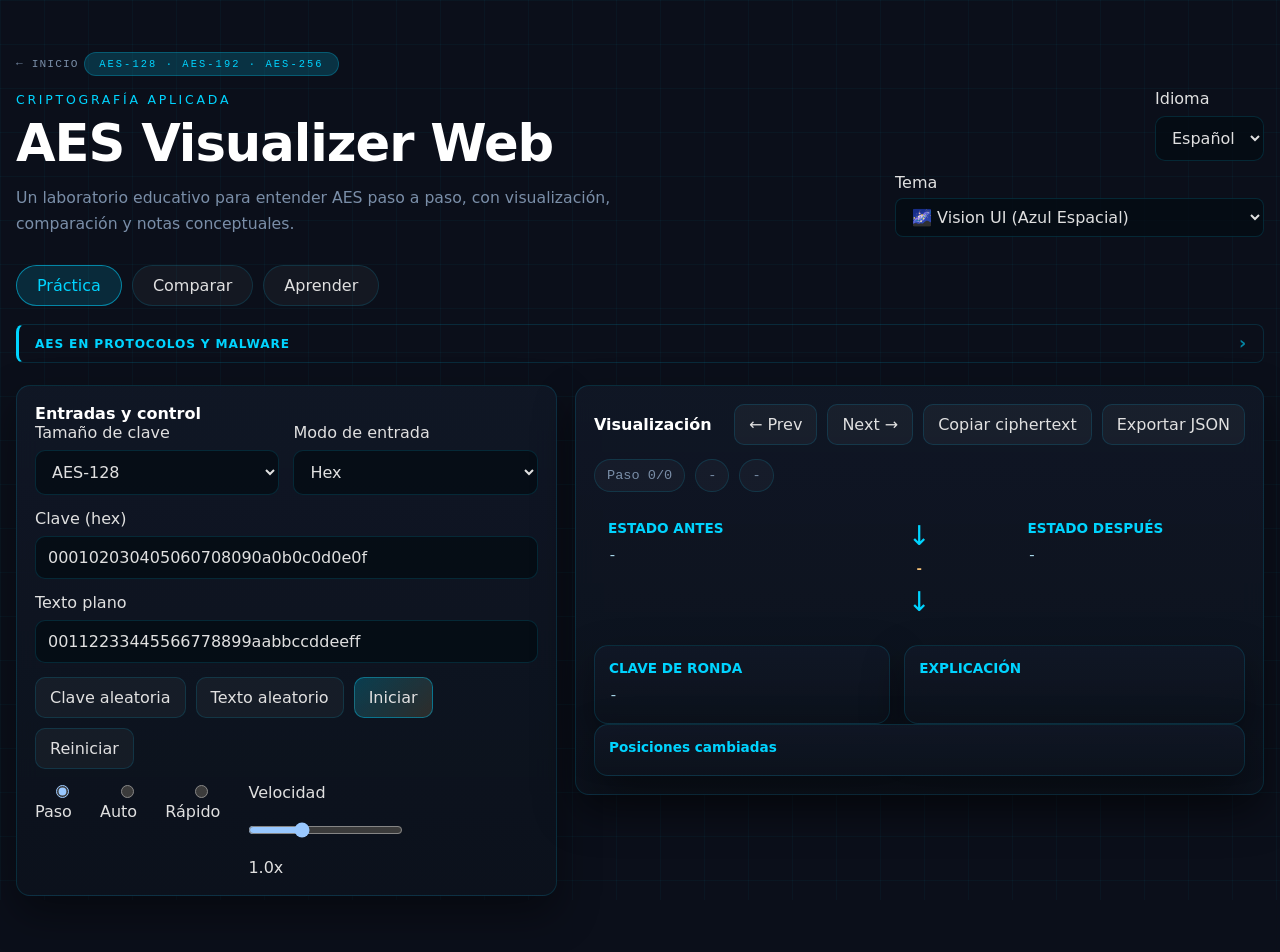
==== commit 2cd4e9af: "feat: sistema de 7 temas globales con theme-switcher.js" ====
--- a/web/aes-demo.html
+++ b/web/aes-demo.html
@@ -5,6 +5,7 @@
     <meta name="viewport" content="width=device-width, initial-scale=1" />
     <title>Demo Lab — AES Visualizer</title>
     <link rel="stylesheet" href="styles.css" />
+    <script src="theme-switcher.js"></script>
     <script defer src="aes-app.js"></script>
     <script defer src="aes-tabs.js"></script>
     <script defer src="aes-enhancements.js"></script>
@@ -35,6 +36,10 @@
               <option value="en">English</option>
             </select>
           </label>
+          <label style="display:grid;gap:6px;">
+            <span class="ascon-mlabel">Tema</span>
+            <select data-theme-select class="theme-select" style="min-width:190px;"></select>
+          </label>
         </div>
       </header>
 
--- a/web/styles.css
+++ b/web/styles.css
@@ -1221,3 +1221,16 @@
   transition: opacity .15s;
 }
 .op-callout-link:hover { opacity: 1; }
+
+/* ── Theme system ────────────────────────────────────────────────────────── */
+:root{--field-bg:rgba(4,12,20,.78);--code-ink:var(--text);}
+[data-theme="vision-ui"]{--bg:#0b0f1a;--bg2:#111827;--panel:rgba(17,24,39,.85);--panel-strong:rgba(12,18,28,.96);--accent:#00d4ff;--accent-glow:rgba(0,212,255,.18);--accent-border:rgba(0,212,255,.25);--accent-2:#f6c177;--danger:#f17a7a;--ok:#82d173;--text:#e0e0e0;--muted:#7a8ea8;--line:rgba(0,212,255,.14);--field-bg:rgba(4,12,20,.78);--code-ink:#e0e0e0;--accent-ascon:#a855f7;--accent-ascon-glow:rgba(168,85,247,.08);--accent-ascon-border:rgba(168,85,247,.30);--accent-chacha:#f59e0b;--accent-chacha-glow:rgba(245,158,11,.18);--accent-chacha-border:rgba(245,158,11,.28);--accent-hash:#10b981;--accent-hash-glow:rgba(16,185,129,.18);--accent-hash-border:rgba(16,185,129,.28);color-scheme:dark;}
+[data-theme="midnight-aurora"]{--bg:#0f0a1a;--bg2:#1a1028;--panel:rgba(26,16,46,.85);--panel-strong:rgba(18,10,32,.96);--accent:#a78bfa;--accent-glow:rgba(167,139,250,.18);--accent-border:rgba(167,139,250,.28);--accent-2:#2dd4bf;--danger:#f08a8a;--ok:#4fd1c5;--text:#e4def7;--muted:#8b7aa8;--line:rgba(167,139,250,.14);--field-bg:rgba(10,6,22,.80);--code-ink:#e4def7;--accent-ascon:#c084fc;--accent-ascon-glow:rgba(192,132,252,.08);--accent-ascon-border:rgba(192,132,252,.30);--accent-chacha:#f59e0b;--accent-chacha-glow:rgba(245,158,11,.14);--accent-chacha-border:rgba(245,158,11,.25);--accent-hash:#2dd4bf;--accent-hash-glow:rgba(45,212,191,.14);--accent-hash-border:rgba(45,212,191,.28);color-scheme:dark;}
+[data-theme="cyberpunk-neon"]{--bg:#0a0a0f;--bg2:#12101a;--panel:rgba(20,10,25,.90);--panel-strong:rgba(12,6,16,.97);--accent:#ff3df0;--accent-glow:rgba(255,61,240,.16);--accent-border:rgba(255,61,240,.28);--accent-2:#39ff88;--danger:#ff4d6d;--ok:#39ff88;--text:#e6e6f0;--muted:#8a8aa0;--line:rgba(255,61,240,.12);--field-bg:rgba(6,4,12,.82);--code-ink:#e6e6f0;--accent-ascon:#c700e6;--accent-ascon-glow:rgba(199,0,230,.08);--accent-ascon-border:rgba(199,0,230,.28);--accent-chacha:#ffe000;--accent-chacha-glow:rgba(255,224,0,.10);--accent-chacha-border:rgba(255,224,0,.25);--accent-hash:#39ff88;--accent-hash-glow:rgba(57,255,136,.10);--accent-hash-border:rgba(57,255,136,.25);color-scheme:dark;}
+[data-theme="forest-moss"]{--bg:#10160f;--bg2:#161e14;--panel:rgba(20,28,18,.85);--panel-strong:rgba(12,18,10,.96);--accent:#7caa6d;--accent-glow:rgba(124,170,109,.18);--accent-border:rgba(124,170,109,.28);--accent-2:#d8a657;--danger:#d97757;--ok:#8bc789;--text:#dde6da;--muted:#8a9a85;--line:rgba(124,170,109,.14);--field-bg:rgba(8,12,6,.80);--code-ink:#dde6da;--accent-ascon:#9bc48a;--accent-ascon-glow:rgba(155,196,138,.08);--accent-ascon-border:rgba(155,196,138,.28);--accent-chacha:#d8a657;--accent-chacha-glow:rgba(216,166,87,.14);--accent-chacha-border:rgba(216,166,87,.28);--accent-hash:#56a86e;--accent-hash-glow:rgba(86,168,110,.14);--accent-hash-border:rgba(86,168,110,.28);color-scheme:dark;}
+[data-theme="solarized-sand"]{--bg:#f5ecd9;--bg2:#faf3e3;--panel:rgba(255,248,234,.92);--panel-strong:rgba(250,243,227,.98);--accent:#c97f4a;--accent-glow:rgba(201,127,74,.14);--accent-border:rgba(201,127,74,.30);--accent-2:#6b8f3f;--danger:#c0524a;--ok:#6b8f3f;--text:#4a3f30;--muted:#8a7a63;--line:rgba(74,63,48,.14);--field-bg:#fff8ee;--code-ink:#4a3f30;--accent-ascon:#8b5cf6;--accent-ascon-glow:rgba(139,92,246,.10);--accent-ascon-border:rgba(139,92,246,.28);--accent-chacha:#b45309;--accent-chacha-glow:rgba(180,83,9,.10);--accent-chacha-border:rgba(180,83,9,.25);--accent-hash:#047857;--accent-hash-glow:rgba(4,120,87,.10);--accent-hash-border:rgba(4,120,87,.25);color-scheme:light;}
+[data-theme="nordic-frost"]{--bg:#eef2f6;--bg2:#ffffff;--panel:rgba(255,255,255,.92);--panel-strong:rgba(245,248,252,.98);--accent:#5e81ac;--accent-glow:rgba(94,129,172,.14);--accent-border:rgba(94,129,172,.30);--accent-2:#8fbcbb;--danger:#bf616a;--ok:#8fbcbb;--text:#2e3440;--muted:#6b7785;--line:rgba(46,52,64,.12);--field-bg:#ffffff;--code-ink:#2e3440;--accent-ascon:#b48ead;--accent-ascon-glow:rgba(180,142,173,.10);--accent-ascon-border:rgba(180,142,173,.28);--accent-chacha:#d08770;--accent-chacha-glow:rgba(208,135,112,.10);--accent-chacha-border:rgba(208,135,112,.25);--accent-hash:#a3be8c;--accent-hash-glow:rgba(163,190,140,.12);--accent-hash-border:rgba(163,190,140,.25);color-scheme:light;}
+[data-theme="monochrome-slate"]{--bg:#1a1c1f;--bg2:#24272b;--panel:rgba(36,39,43,.90);--panel-strong:rgba(26,28,31,.97);--accent:#b8bcc2;--accent-glow:rgba(184,188,194,.10);--accent-border:rgba(184,188,194,.22);--accent-2:#6b9b6b;--danger:#b06a6a;--ok:#6b9b6b;--text:#d4d6d9;--muted:#7d8186;--line:rgba(184,188,194,.12);--field-bg:rgba(18,20,22,.80);--code-ink:#d4d6d9;--accent-ascon:#a89ec0;--accent-ascon-glow:rgba(168,158,192,.08);--accent-ascon-border:rgba(168,158,192,.25);--accent-chacha:#c4a96a;--accent-chacha-glow:rgba(196,169,106,.08);--accent-chacha-border:rgba(196,169,106,.22);--accent-hash:#6b9b6b;--accent-hash-glow:rgba(107,155,107,.08);--accent-hash-border:rgba(107,155,107,.22);color-scheme:dark;}
+[data-theme="solarized-sand"] .bg-grid,[data-theme="nordic-frost"] .bg-grid{background-image:linear-gradient(rgba(74,63,48,.05) 1px,transparent 1px),linear-gradient(90deg,rgba(74,63,48,.05) 1px,transparent 1px);}
+[data-theme] input,[data-theme] select{background:var(--field-bg);color:var(--code-ink);border-color:var(--line);}
+.theme-select{min-width:190px;padding:8px 12px;border-radius:8px;border:1px solid var(--line);background:var(--field-bg,rgba(4,12,20,.78));color:var(--code-ink,var(--text));font:inherit;cursor:pointer;outline:none;}
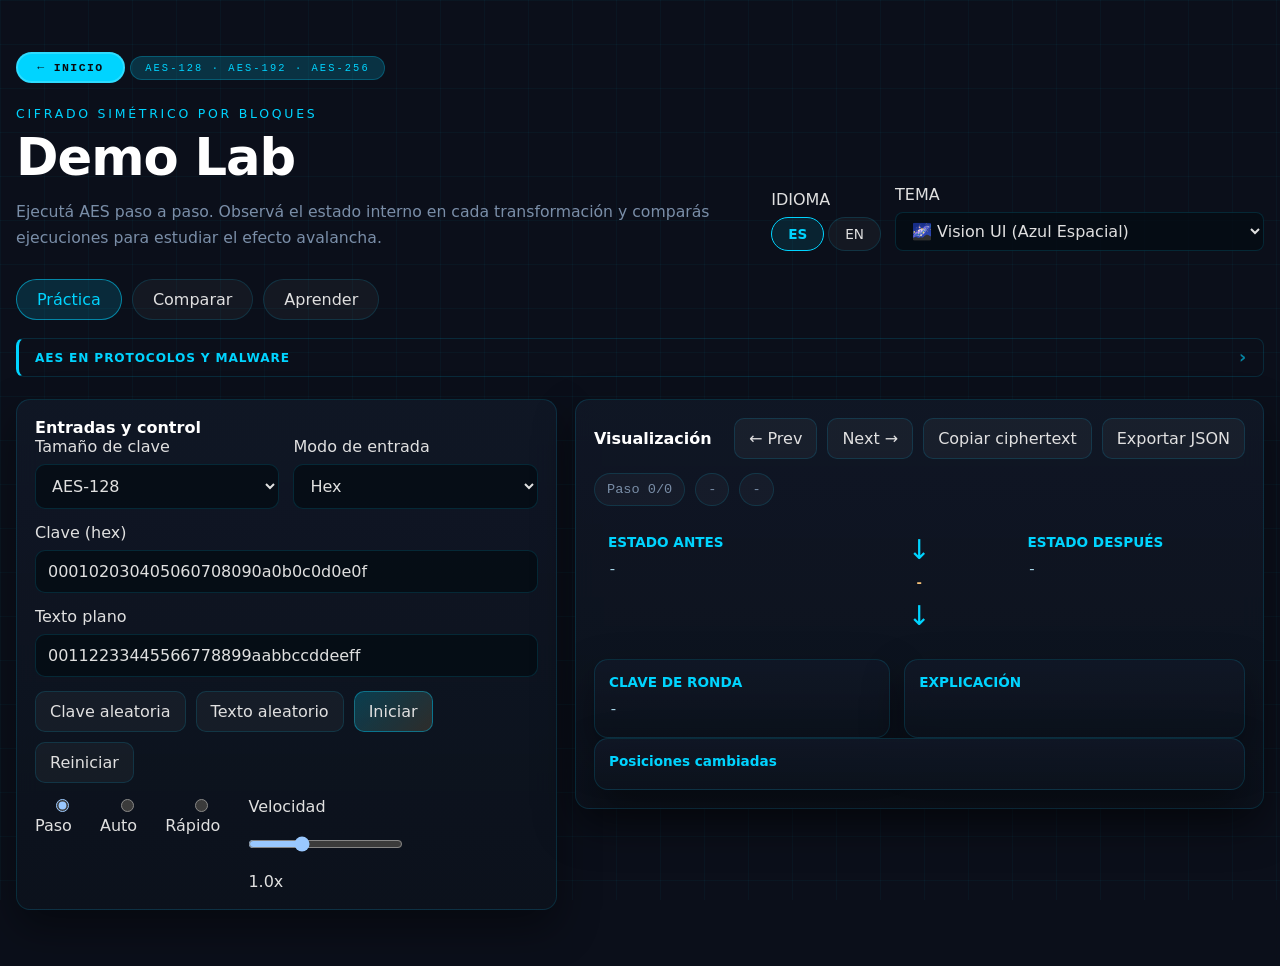
==== commit 4ed69213: "feat: i18n key-points, animated nav button, boton-dubstep.css - Translate missing EN strings: hash-t" ====
--- a/web/aes-demo.html
+++ b/web/aes-demo.html
@@ -3,13 +3,19 @@
   <head>
     <meta charset="utf-8" />
     <meta name="viewport" content="width=device-width, initial-scale=1" />
+  <meta name="description" content="Demo lab de AES: ejecuta AES-128/192/256 en ECB/CBC/GCM, visualiza el efecto avalanche y verifica vectores FIPS 197 paso a paso." />
+  <meta property="og:title" content="Demo Lab — AES Visualizer" />
+  <meta property="og:description" content="Demo lab de AES: ejecuta AES-128/192/256 en ECB/CBC/GCM, visualiza el efecto avalanche y verifica vectores FIPS 197 paso a paso." />
+  <meta property="og:type" content="website" />
     <title>Demo Lab — AES Visualizer</title>
     <link rel="stylesheet" href="styles.css" />
+    <link rel="stylesheet" href="boton-dubstep.css" />
     <script src="theme-switcher.js"></script>
     <script defer src="aes-app.js"></script>
     <script defer src="aes-tabs.js"></script>
     <script defer src="aes-enhancements.js"></script>
     <script defer src="i18n.js"></script>
+  <link rel="icon" type="image/svg+xml" href="favicon.svg" />
 </head>
   <body>
 
@@ -28,22 +34,22 @@
             y comparás ejecuciones para estudiar el efecto avalancha.
           </p>
         </div>
-        <div class="hero-tools">
-          <label class="lang-switch">
-            <span id="langLabel">Idioma</span>
-            <select id="langSelect">
-              <option value="es">Español</option>
-              <option value="en">English</option>
-            </select>
-          </label>
-          <label style="display:grid;gap:6px;">
-            <span class="ascon-mlabel">Tema</span>
-            <select data-theme-select class="theme-select" style="min-width:190px;"></select>
-          </label>
+        <div class="hero-tools-v2">
+          <div>
+            <span class="ascon-mlabel" data-i18n="language">IDIOMA</span>
+            <div class="ci-tabs" data-lang-pill-container>
+              <button type="button" class="ci-tab" data-lang-pill="es" aria-selected="true">ES</button>
+              <button type="button" class="ci-tab" data-lang-pill="en"  aria-selected="false">EN</button>
+            </div>
+          </div>
+          <div>
+            <span class="ascon-mlabel" data-i18n="theme">TEMA</span>
+            <select class="ci-select" data-theme-select></select>
+          </div>
         </div>
       </header>
 
-      <main class="layout">
+      <main role="main" class="layout">
 
         <nav class="tabs" aria-label="Secciones principales">
           <button type="button" class="tab-btn active" data-tab="studio" id="tabStudio">Práctica</button>
@@ -183,13 +189,14 @@
           <div class="button-row">
             <button id="compareBtn" type="button" class="primary">Comparar</button>
           </div>
-          <pre id="compareOutput" class="output">-</pre>
+          <pre id="compareOutput" aria-live="polite" aria-atomic="true" class="output">-</pre>
         </section>
 
         <!-- ── APRENDER ── -->
         <div class="learn-tabs" role="tablist" aria-label="Secciones de aprendizaje" data-panel="learn" hidden>
           <button type="button" class="learn-btn active" data-learn-tab="guide" id="learnGuideBtn">Guía</button>
           <button type="button" class="learn-btn" data-learn-tab="glossary" id="learnGlossaryBtn">Glosario</button>
+          <button type="button" class="learn-btn" data-learn-tab="nist" id="learnNistBtn">Ejemplos NIST</button>
         </div>
 
         <section class="card guide" data-panel="learn" hidden>
@@ -218,6 +225,56 @@
           <div id="glossaryContent" class="glossary-grid"></div>
         </section>
 
+        <!-- ── Ejemplos NIST / NIST Examples ── -->
+        <section class="card nist-examples" data-panel="learn" hidden>
+          <div class="section-head">
+            <h2>Vectores FIPS 197 (KAT)</h2>
+            <div class="chip-row">
+              <span class="chip">AES-128</span>
+              <span class="chip">AES-192</span>
+              <span class="chip">AES-256</span>
+            </div>
+          </div>
+          <p style="font-size:.85rem;color:var(--muted);margin-bottom:1rem">
+            Known Answer Tests del estándar oficial FIPS 197 — Appendix B/C.
+            Podés verificar estos valores corriendo la encriptación en la pestaña <strong>Práctica</strong>.
+          </p>
+
+          <div class="diagram-box" style="margin-bottom:1rem">
+── AES-128 (FIPS 197 Appendix B) ───────────────────────────
+Key:        2b 7e 15 16 28 ae d2 a6  ab f7 15 88 09 cf 4f 3c
+Plaintext:  32 43 f6 a8 88 5a 30 8d  31 31 98 a2 e0 37 07 34
+Ciphertext: 39 25 84 1d 02 dc 09 fb  dc 11 85 97 19 6a 0b 32
+
+── AES-128 (Appendix C — Round-by-round) ───────────────────
+Key:        00 01 02 03 04 05 06 07  08 09 0a 0b 0c 0d 0e 0f
+Plaintext:  00 11 22 33 44 55 66 77  88 99 aa bb cc dd ee ff
+Ciphertext: 69 c4 e0 d8 6a 7b 04 30  d8 cd b7 80 70 b4 c5 5a
+
+── AES-192 (Appendix C.2) ───────────────────────────────────
+Key:        00 01 02 03 04 05 06 07  08 09 0a 0b 0c 0d 0e 0f
+            10 11 12 13 14 15 16 17
+Plaintext:  00 11 22 33 44 55 66 77  88 99 aa bb cc dd ee ff
+Ciphertext: dd a9 7c a4 86 4c df e0  6e af 70 a0 ec 0d 71 91
+
+── AES-256 (Appendix C.3) ───────────────────────────────────
+Key:        00 01 02 03 04 05 06 07  08 09 0a 0b 0c 0d 0e 0f
+            10 11 12 13 14 15 16 17  18 19 1a 1b 1c 1d 1e 1f
+Plaintext:  00 11 22 33 44 55 66 77  88 99 aa bb cc dd ee ff
+Ciphertext: 8e a2 b7 ca 51 67 45 bf  ea fc 49 90 4b 49 60 89</div>
+
+          <div class="key-points" style="margin-top:.5rem">
+            <div class="key-point">
+              <span class="key-point-icon">🔎</span>
+              <span><strong>Cómo verificar:</strong> copiá la clave y el plaintext en la pestaña Práctica, elegí AES-128/192/256 y ejecutá. El ciphertext debe coincidir exactamente.</span>
+            </div>
+            <div class="key-point">
+              <span class="key-point-icon">📄</span>
+              <span><strong>Fuente:</strong> NIST FIPS 197 (noviembre 2001), Appendix B y C. Disponibles en <a href="https://csrc.nist.gov/publications/detail/fips/197/final" target="_blank" rel="noopener">csrc.nist.gov</a>.</span>
+            </div>
+          </div>
+        </section>
+
       </main>
     </div>
   </body>
--- a/web/styles.css
+++ b/web/styles.css
@@ -365,6 +365,17 @@
   background: rgba(255, 255, 255, 0.03);
   font-family: var(--mono);
   font-size: 0.85rem;
+  display: flex;
+  gap: 8px;
+  align-items: center;
+}
+.change-reg {
+  color: var(--accent-ascon);
+  font-weight: 600;
+  min-width: 2ch;
+}
+.change-bits {
+  color: var(--muted);
 }
 
 /* ── Compare output ── */
@@ -577,14 +588,6 @@
 .card-grid .card:hover::after { opacity: 1; }
 
 .card-icon { font-size: 2rem; line-height: 1; position: relative; z-index: 1; }
-.card-num  {
-  font-family: var(--mono);
-  font-size: 0.65rem;
-  letter-spacing: 0.12em;
-  color: var(--muted);
-  position: relative;
-  z-index: 1;
-}
 .card-label {
   font-size: 0.9rem;
   font-weight: 500;
@@ -858,59 +861,6 @@
   color: var(--accent-ascon);
 }
 
-/* ── Fases ── */
-.ascon-phases { display: grid; gap: 0.75rem; }
-.ascon-phase-card {
-  background: var(--bg2);
-  border: 1px solid var(--accent-ascon-border);
-  border-radius: var(--radius);
-  padding: 1rem 1.25rem;
-  transition: border-color 0.2s, box-shadow 0.2s;
-  cursor: pointer;
-}
-.ascon-phase-card.active {
-  border-color: var(--accent-ascon);
-  box-shadow: 0 0 0 2px var(--accent-ascon-glow);
-}
-.ascon-phase-header {
-  display: flex;
-  align-items: center;
-  gap: 0.6rem;
-  margin-bottom: 0.6rem;
-}
-.ascon-phase-icon { font-size: 1.2rem; }
-.ascon-phase-title {
-  font-size: 0.88rem;
-  font-weight: 600;
-  color: var(--accent-ascon);
-}
-.ascon-phase-body { font-size: 0.82rem; line-height: 1.65; }
-.phase-state-label {
-  font-family: var(--mono);
-  font-size: 0.72rem;
-  color: var(--muted);
-  margin: 0.4rem 0 0.2rem;
-  text-transform: uppercase;
-  letter-spacing: 0.08em;
-}
-.phase-note {
-  color: var(--muted);
-  font-style: italic;
-  font-size: 0.78rem;
-  margin: 0.3rem 0;
-}
-.ascon-phase-state { display: grid; gap: 3px; }
-.ascon-tag-box {
-  margin-top: 0.5rem;
-  padding: 0.65rem 1rem;
-  background: rgba(168, 85, 247, 0.08);
-  border: 1px solid var(--accent-ascon-border);
-  border-radius: 8px;
-  font-family: var(--mono);
-  font-size: 0.82rem;
-  color: var(--accent-ascon);
-  word-break: break-all;
-}
 
 /* ── Error banner ── */
 .error-banner {
@@ -924,11 +874,6 @@
 }
 
 /* ── Result panel ── */
-.result-row {
-  display: grid;
-  gap: 0.5rem;
-  margin-bottom: 1rem;
-}
 .result-field {
   display: flex;
   gap: 0.6rem;
@@ -1023,6 +968,12 @@
 .slides-shell--chacha .diagram-box      { color: var(--accent-chacha); background: rgba(245,158,11,0.04); border-color: var(--accent-chacha-border); }
 .slides-shell--chacha .key-point strong { color: var(--accent-chacha); }
 .slides-shell--chacha .hero-badge       { color: var(--accent-chacha); border-color: var(--accent-chacha-border); background: var(--accent-chacha-glow); }
+.slides-shell--chacha .slide-nav-btn    { color: var(--accent-chacha); border-color: var(--accent-chacha-border); }
+.slides-shell--chacha .slide-nav-btn:hover:not(:disabled) { background: var(--accent-chacha); color: #000; }
+.slides-shell--chacha .slide-dot        { border-color: var(--accent-chacha-border); }
+.slides-shell--chacha .slide-dot.active { background: var(--accent-chacha); }
+.slides-shell--chacha .section-back:hover { color: var(--accent-chacha); }
+.slides-shell--chacha .slide-header     { border-color: var(--accent-chacha-border); }
 
 /* ── Matriz 4×4 ChaCha20 ── */
 .chacha-matrix {
@@ -1067,42 +1018,6 @@
 .chacha-cell--key    { color: #34d399; } /* verde — key words */
 .chacha-cell--nonce  { color: #f6c177; } /* naranja — counter + nonce */
 
-/* ── Tab buttons ChaCha20 ── */
-.chacha-tab-btn {
-  background: none;
-  border: none;
-  padding: 10px 18px;
-  font: inherit;
-  font-size: 0.85rem;
-  color: var(--muted);
-  cursor: pointer;
-  border-bottom: 2px solid transparent;
-  transition: color 0.2s, border-color 0.2s;
-  letter-spacing: 0.04em;
-}
-.chacha-tab-btn:hover { color: var(--text); }
-.chacha-tab-btn.active {
-  color: var(--accent-chacha);
-  border-bottom-color: var(--accent-chacha);
-}
-.chacha-tab-btn.guide-overlay {
-  color: var(--accent-chacha);
-  border-bottom: 2px dashed var(--accent-chacha);
-  opacity: 0.75;
-}
-.chacha-learn-btn {
-  background: none;
-  border: none;
-  padding: 7px 14px;
-  font: inherit;
-  font-size: 0.8rem;
-  color: var(--muted);
-  cursor: pointer;
-  border-radius: 6px;
-  transition: color 0.2s, background 0.2s;
-}
-.chacha-learn-btn:hover  { color: var(--text); background: rgba(245,158,11,0.08); }
-.chacha-learn-btn.active { color: var(--accent-chacha); background: rgba(245,158,11,0.14); }
 
 /* ══════════════════════════════════════════════
    Módulo 4 — Hashing e Integridad (emerald)
@@ -1133,6 +1048,12 @@
 .slides-shell--hash .diagram-box      { color: var(--accent-hash); background: rgba(16,185,129,0.04); border-color: var(--accent-hash-border); }
 .slides-shell--hash .key-point strong { color: var(--accent-hash); }
 .slides-shell--hash .hero-badge       { color: var(--accent-hash); border-color: var(--accent-hash-border); background: var(--accent-hash-glow); }
+.slides-shell--hash .slide-nav-btn    { color: var(--accent-hash); border-color: var(--accent-hash-border); }
+.slides-shell--hash .slide-nav-btn:hover:not(:disabled) { background: var(--accent-hash); color: #fff; }
+.slides-shell--hash .slide-dot        { border-color: var(--accent-hash-border); }
+.slides-shell--hash .slide-dot.active { background: var(--accent-hash); }
+.slides-shell--hash .section-back:hover { color: var(--accent-hash); }
+.slides-shell--hash .slide-header     { border-color: var(--accent-hash-border); }
 
 /* ── Callout técnico / operativo (desplegable) ────────────── */
 .op-callout {
@@ -1234,3 +1155,282 @@
 [data-theme="solarized-sand"] .bg-grid,[data-theme="nordic-frost"] .bg-grid{background-image:linear-gradient(rgba(74,63,48,.05) 1px,transparent 1px),linear-gradient(90deg,rgba(74,63,48,.05) 1px,transparent 1px);}
 [data-theme] input,[data-theme] select{background:var(--field-bg);color:var(--code-ink);border-color:var(--line);}
 .theme-select{min-width:190px;padding:8px 12px;border-radius:8px;border:1px solid var(--line);background:var(--field-bg,rgba(4,12,20,.78));color:var(--code-ink,var(--text));font:inherit;cursor:pointer;outline:none;}
+
+/* ── Variant pill selector ── */
+.variant-selector {
+  display: flex;
+  gap: 6px;
+  align-items: center;
+  margin-bottom: 1rem;
+  flex-wrap: wrap;
+}
+.variant-label {
+  font-size: .8rem;
+  color: var(--muted);
+  font-family: var(--mono);
+  letter-spacing: .06em;
+  margin-right: 4px;
+}
+.variant-pill {
+  display: flex;
+  align-items: center;
+  gap: 6px;
+  padding: 6px 14px;
+  border: 1px solid var(--line);
+  border-radius: 999px;
+  cursor: pointer;
+  font: inherit;
+  font-size: .82rem;
+  background: rgba(255,255,255,.03);
+  color: var(--text);
+  transition: border-color .2s, background .2s, color .2s;
+}
+.variant-pill input[type="radio"] { display: none; }
+.variant-pill:has(input:checked) {
+  border-color: var(--accent-ascon-border);
+  background: var(--accent-ascon-glow);
+  color: var(--accent-ascon);
+  font-weight: 600;
+}
+.variant-pill small { color: var(--muted); font-size: .7rem; }
+.variant-pill:has(input:checked) small { color: var(--accent-ascon); opacity: .7; }
+
+/* ── Botón primario ASCON ── */
+.btn-ascon-primary {
+  background: var(--accent-ascon);
+  border: none;
+  color: #fff;
+  padding: 10px 22px;
+  border-radius: 8px;
+  cursor: pointer;
+  font: inherit;
+  font-weight: 600;
+  transition: opacity .15s, transform .15s;
+}
+.btn-ascon-primary:hover { opacity: .88; transform: translateY(-1px); }
+
+/* ── Barra de progreso ── */
+.ascon-progress-wrap {
+  grid-column: 1 / -1;
+  display: flex;
+  align-items: center;
+  gap: 10px;
+  padding: 10px 14px;
+  background: rgba(168,85,247,.06);
+  border: 1px solid var(--accent-ascon-border);
+  border-radius: 10px;
+  margin-bottom: 4px;
+}
+.ascon-progress-bar {
+  flex: 1;
+  height: 6px;
+  background: var(--line);
+  border-radius: 3px;
+  overflow: hidden;
+}
+.ascon-progress-fill {
+  height: 100%;
+  background: var(--accent-ascon);
+  border-radius: 3px;
+  transition: width .25s ease;
+  width: 0%;
+}
+.ascon-progress-label {
+  font-family: var(--mono);
+  font-size: .72rem;
+  color: var(--accent-ascon);
+  white-space: nowrap;
+  min-width: 80px;
+  text-align: right;
+}
+
+/* ── Controles de reproducción ── */
+.playback-controls {
+  display: flex;
+  gap: 6px;
+  align-items: center;
+  flex-wrap: wrap;
+}
+.playback-btn {
+  border: 1px solid var(--accent-ascon-border);
+  background: var(--accent-ascon-glow);
+  color: var(--accent-ascon);
+  border-radius: 8px;
+  padding: 7px 12px;
+  cursor: pointer;
+  font: inherit;
+  font-size: .82rem;
+  transition: background .15s, color .15s;
+}
+.playback-btn:hover:not(:disabled) {
+  background: var(--accent-ascon);
+  color: #fff;
+}
+.playback-btn:disabled { opacity: .35; cursor: default; }
+.speed-select {
+  padding: 6px 8px;
+  border-radius: 7px;
+  border: 1px solid var(--line);
+  background: var(--field-bg, rgba(4,12,20,.78));
+  color: var(--muted);
+  font: inherit;
+  font-size: .78rem;
+  cursor: pointer;
+}
+
+/* ── Panel KAT Vectores ── */
+.kat-panel { display: grid; gap: 14px; }
+.kat-selector-row {
+  display: flex;
+  gap: 10px;
+  align-items: flex-end;
+  flex-wrap: wrap;
+}
+.kat-result {
+  padding: 12px 16px;
+  border-radius: 10px;
+  font-family: var(--mono);
+  font-size: .83rem;
+  border: 1px solid var(--line);
+  background: rgba(255,255,255,.02);
+  display: none;
+}
+.kat-result.match {
+  display: block;
+  border-color: var(--ok);
+  background: rgba(130,209,115,.08);
+  color: var(--ok);
+}
+.kat-result.mismatch {
+  display: block;
+  border-color: var(--danger);
+  background: rgba(241,122,122,.08);
+  color: var(--danger);
+}
+.kat-detail {
+  margin-top: 8px;
+  color: var(--text);
+  font-size: .78rem;
+  line-height: 1.7;
+  opacity: .85;
+}
+
+/* ── Gráfico avalancha ── */
+.avalanche-graph-wrap {
+  margin-top: 12px;
+  padding: 14px;
+  border: 1px solid var(--accent-ascon-border);
+  border-radius: 10px;
+  background: var(--accent-ascon-glow);
+}
+.avalanche-graph-wrap canvas {
+  width: 100%;
+  height: 120px;
+  display: block;
+}
+.avalanche-pct {
+  font-family: var(--mono);
+  font-size: 1.4rem;
+  font-weight: 700;
+  color: var(--accent-ascon);
+  text-align: center;
+  margin-bottom: 4px;
+}
+.avalanche-label {
+  font-size: .75rem;
+  color: var(--muted);
+  text-align: center;
+}
+
+/* ── Hero pill buttons (idioma / algoritmo / tema) ── */
+.ci-tab {
+  padding: 8px 16px;
+  border-radius: 999px;
+  border: 1px solid var(--line);
+  background: rgba(255,255,255,.04);
+  color: var(--text);
+  font: inherit;
+  font-size: .85rem;
+  cursor: pointer;
+  transition: border-color .18s, background .18s, color .18s;
+}
+.ci-tab[aria-selected="true"] {
+  border-color: var(--accent);
+  background: rgba(0,212,255,.10);
+  color: var(--accent);
+  font-weight: 600;
+}
+.ci-tab[data-variant-pill][aria-selected="true"] {
+  border-color: var(--accent-ascon);
+  background: var(--accent-ascon-glow);
+  color: var(--accent-ascon);
+}
+.ci-tab:hover:not([aria-selected="true"]) {
+  border-color: rgba(0,212,255,.3);
+  background: rgba(0,212,255,.06);
+}
+.ci-select {
+  padding: 8px 12px;
+  border-radius: 8px;
+  border: 1px solid var(--line);
+  background: rgba(255,255,255,.04);
+  color: var(--text);
+  font: inherit;
+  cursor: pointer;
+  outline: none;
+}
+/* Hero-tools wrapper para la nueva distribución */
+.hero-tools-v2 {
+  display: flex;
+  gap: 14px;
+  align-items: flex-end;
+  flex-wrap: wrap;
+}
+.hero-tools-v2 > div, .hero-tools-v2 > label {
+  display: grid;
+  gap: 8px;
+}
+
+/* ============================================================
+   CI DESIGN SYSTEM — Clases del sistema de diseño de referencia
+   Usadas para construir el layout del diseño de Criptografía
+   Interactiva. Compatibles con todos los 7 temas vía CSS vars.
+   ============================================================ */
+
+/* ── ci-tabs: contenedor de pills ─────────────────────────── */
+.ci-tabs {
+  display: flex;
+  gap: 4px;
+  flex-wrap: wrap;
+}
+
+/* ── ci-btn: botón genérico del CI Design System ──────────── */
+.ci-btn {
+  display: inline-flex;
+  align-items: center;
+  gap: 6px;
+  padding: 8px 16px;
+  border-radius: 8px;
+  border: 1px solid var(--line);
+  background: rgba(255,255,255,.04);
+  color: var(--text);
+  font: inherit;
+  cursor: pointer;
+  outline: none;
+  transition: background .15s, border-color .15s, color .15s;
+  white-space: nowrap;
+}
+.ci-btn:hover {
+  background: rgba(255,255,255,.08);
+  border-color: rgba(255,255,255,.18);
+}
+.ci-btn--ghost {
+  background: transparent;
+  border-color: var(--line);
+  color: var(--muted);
+}
+.ci-btn--ghost:hover {
+  color: var(--text);
+  border-color: rgba(255,255,255,.25);
+  background: rgba(255,255,255,.05);
+}
--- a/web/boton-dubstep.css
+++ b/web/boton-dubstep.css
@@ -0,0 +1,159 @@
+/* ============================================
+   BOTÓN DUBSTEP — aplicado a .section-back
+   Integra con el cambiador de temas via
+   var(--accent) / var(--accent-ascon) / etc.
+   El CSS original (.dubstep-wrapper / .dubstep-btn)
+   se mantiene abajo por compatibilidad.
+   ============================================ */
+
+/* ── Conversión del link en botón ── */
+.section-back {
+  display:         inline-flex;
+  align-items:     center;
+  gap:             0.4rem;
+  padding:         0.45rem 1.2rem;
+  border-radius:   50px;
+  border:          2px solid rgba(255, 255, 255, 0.18);
+  background:      var(--dubstep-color, var(--accent));
+  color:           #0a0a0f;          /* oscuro — legible sobre accents brillantes */
+  font-family:     var(--mono);
+  font-size:       0.72rem;
+  font-weight:     700;
+  letter-spacing:  0.12em;
+  text-transform:  uppercase;
+  text-decoration: none;
+  cursor:          pointer;
+  position:        relative;        /* necesario para los pseudo-elementos */
+  overflow:        visible;         /* permite que los anillos salgan del borde */
+  transition:      filter 0.2s ease, transform 0.15s ease;
+  margin-bottom:   1.4rem;
+  z-index:         0;
+}
+
+/* Hover: brillo + ligero lift */
+.section-back:hover {
+  color:  #0a0a0f;
+  filter: brightness(1.18);
+  transform: translateY(-2px);
+}
+
+/* ── Anillos pulsantes (detrás del botón) ── */
+.section-back::before,
+.section-back::after {
+  content:        '';
+  position:       absolute;
+  inset:          0;
+  border-radius:  50px;
+  background:     var(--dubstep-color, var(--accent));
+  opacity:        0;
+  z-index:        -1;
+  pointer-events: none;
+  animation:      ds-ring1 2.5s ease-out infinite;
+}
+
+.section-back::after {
+  animation:       ds-ring2 2.5s ease-out infinite;
+  animation-delay: 0.9s;
+}
+
+/* Hover: anillos se aceleran */
+.section-back:hover::before { animation-duration: 0.55s; }
+.section-back:hover::after  { animation-duration: 0.55s; }
+
+/* ── Color por módulo (detectado por clase del shell) ── */
+.slides-shell--ascon  .section-back { --dubstep-color: var(--accent-ascon);  }
+.slides-shell--chacha .section-back { --dubstep-color: var(--accent-chacha); }
+.slides-shell--hash   .section-back { --dubstep-color: var(--accent-hash);   }
+
+/* ── Adaptación tema claro (accents más oscuros) ── */
+[data-theme="light"] .section-back {
+  color:        #ffffff;
+  border-color: rgba(0, 0, 0, 0.12);
+}
+
+/* ── Animaciones ── */
+@keyframes ds-ring1 {
+  0%   { opacity: 0.65; transform: scale(1);                  }
+  65%  { opacity: 0;    transform: scaleY(1.85) scaleX(1.45); }
+  66%  { opacity: 0;    transform: scale(1);                  }
+  100% { opacity: 0;    transform: scale(1);                  }
+}
+
+@keyframes ds-ring2 {
+  0%   { opacity: 0.5;  transform: scale(1);                  }
+  65%  { opacity: 0;    transform: scaleY(1.35) scaleX(1.18); }
+  66%  { opacity: 0;    transform: scale(1);                  }
+  100% { opacity: 0;    transform: scale(1);                  }
+}
+
+
+/* ============================================================
+   CLASES ORIGINALES — disponibles si se usa el markup manual:
+   <div class="dubstep-wrapper">
+     <div class="dubstep-pulsing"></div>
+     <button class="dubstep-btn">Inicio</button>
+   </div>
+   ============================================================ */
+
+.dubstep-wrapper {
+  display:         inline-flex;
+  position:        relative;
+  justify-content: center;
+  align-items:     center;
+}
+
+.dubstep-pulsing {
+  position:      absolute;
+  inset:         0;
+  border-radius: 50px;
+  z-index:       0;
+  pointer-events: none;
+}
+
+.dubstep-pulsing::before,
+.dubstep-pulsing::after {
+  content:       "";
+  position:      absolute;
+  inset:         0;
+  border-radius: 50px;
+  background:    var(--dubstep-color, var(--accent));
+  opacity:       0;
+  z-index:       0;
+  animation:     ds-ring1 2.5s ease-out infinite;
+}
+
+.dubstep-pulsing::after {
+  animation:       ds-ring2 2.5s ease-out infinite;
+  animation-delay: 0.9s;
+}
+
+.dubstep-wrapper:hover .dubstep-pulsing::before { animation-duration: 0.55s; }
+.dubstep-wrapper:hover .dubstep-pulsing::after  { animation-duration: 0.55s; }
+
+.dubstep-btn {
+  background:      var(--dubstep-color, var(--accent));
+  color:           #0a0a0f;
+  border:          2px solid rgba(255, 255, 255, 0.18);
+  border-radius:   50px;
+  padding:         0.45rem 1.2rem;
+  font-family:     var(--mono, system-ui, sans-serif);
+  font-size:       0.72rem;
+  font-weight:     700;
+  letter-spacing:  0.12em;
+  text-transform:  uppercase;
+  text-decoration: none;
+  cursor:          pointer;
+  position:        relative;
+  z-index:         2;
+  transition:      filter 0.2s ease, transform 0.15s ease;
+}
+
+.dubstep-wrapper:hover .dubstep-btn {
+  filter:    brightness(1.18);
+  transform: translateY(-2px);
+}
+
+[data-theme="light"] .dubstep-btn {
+  color:        #ffffff;
+  border-color: rgba(0, 0, 0, 0.12);
+}
